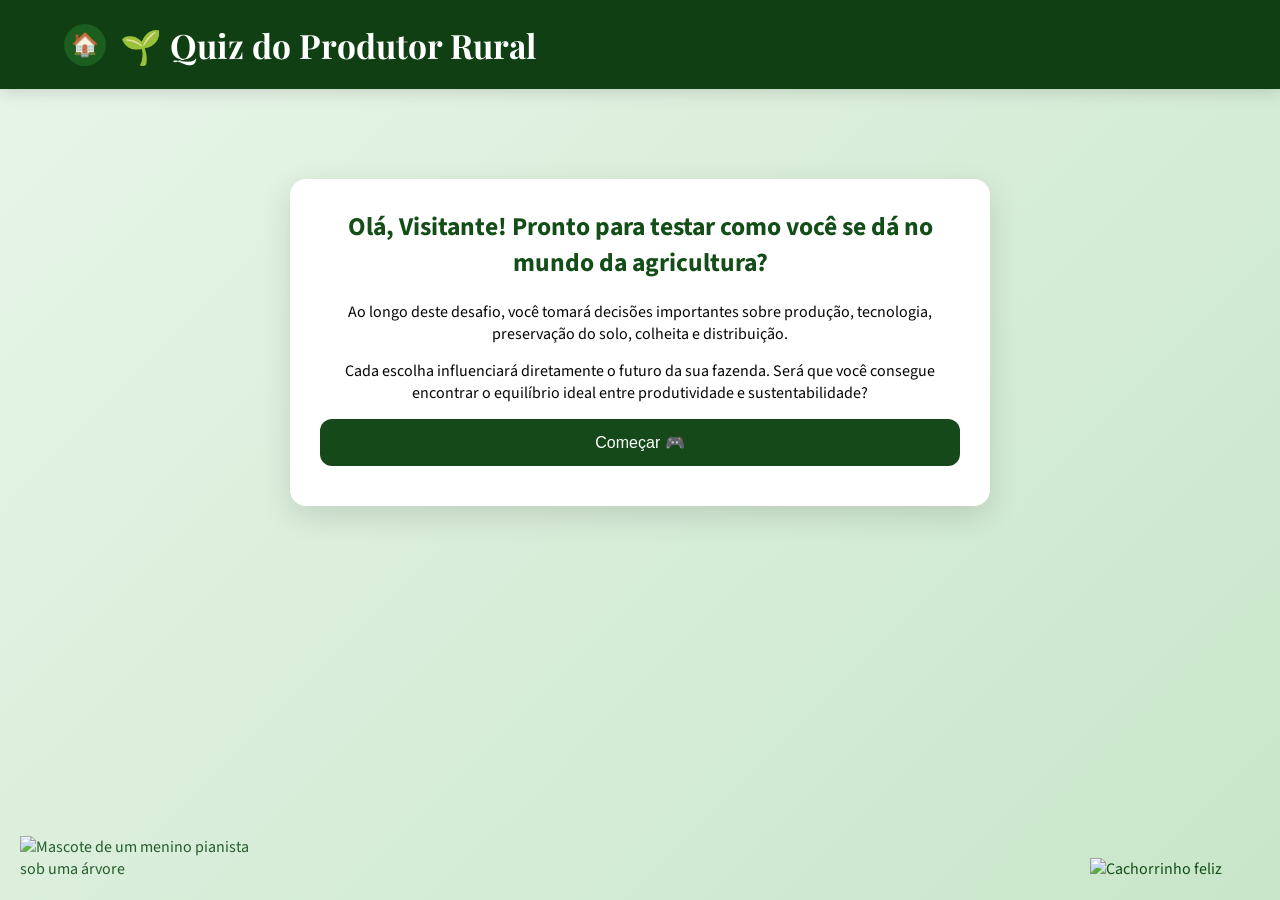
==== quiz.html @ 37bd2c1e "Add files via upload" ====
<!DOCTYPE html>
<html lang="pt-BR">
    <head>
        <meta charset="UTF-8">
        <meta name="viewport" content="width=device-width, initial-scale=1.0">
        <title>Quiz do Produtor Rural</title>
        <link href="https://fonts.googleapis.com/css2?family=Playfair+Display:wght@700&family=Source+Sans+3:wght@400;600&display=swap" rel="stylesheet">
        <link rel="stylesheet" href="quiz.css">
    </head>

    <body>

  <header class="topo">
    <div class="esquerda">
       <a href="index.html" class="btn-home" aria-label="Voltar para a página inicial">🏠</a>
      <h1>🌱 Quiz do Produtor Rural</h1>
    </div>
  </header> 

 <main class="quiz-container">

  <h2 
    id="pergunta">Olá, <span id="nome-usuario"></span>! Pronto para testar como você se dá no mundo da agricultura?
  </h2>

  <p id="frase-etapa" class="frase-etapa"></p>

  <div id="barra-progresso" class="oculto">
    <div id="progresso"></div>
  </div>

   <div id="resultado-final"></div>

    <p class="intro-texto">Ao longo deste desafio, você tomará decisões importantes sobre produção, tecnologia, preservação do solo, colheita e distribuição.</p>

    <p class="intro-texto">Cada escolha influenciará diretamente o futuro da sua fazenda. Será que você consegue encontrar o equilíbrio ideal entre produtividade e sustentabilidade?</p>

  <div id="respostas">
  </div>

  <button id="btn-iniciar">Começar 🎮</button>

  <div id="status" class="oculto"></div>

</main>

  <img src="img/chibi-quiz.png" alt="Mascote de um menino pianista sob uma árvore" class="chibi-quiz">
  <img src="img/dog-normal.png" id="dog-quiz" alt="Cachorrinho feliz" class="dog-calmo">

  <audio id="musica-fundo" loop>
   <source src="audio/musica.mp3" type="audio/mpeg">
  </audio>

  <script src="quiz.js" defer></script>
 </body>
</html>
---- quiz.css ----
/* reset e configurações gerais */
* {
  margin: 0;
  padding: 0;
  box-sizing: border-box;
}

/* corpo do site */
body {
  font-family: 'Source Sans 3', system-ui, sans-serif;
  background: linear-gradient(135deg, #e8f5e9, #c8e6c9);
  color: #134d17;
  min-height: 100vh;
}

/* cabeçalho */
.topo {
  background: #0f3f12;
  color: white;
  padding: 22.5px 5%;
  box-shadow: 0 4px 15px #00000020;
}

.topo h1 {
  font-family: 'Playfair Display', serif;
  font-size: 2.1rem;
}

.esquerda {
  display: flex;
  align-items: center;
  gap: 14px;
}

/* botão voltar para home */
.btn-home {
  width: 42px;
  height: 42px;
  background: #1b5e20;
  color: white;
  text-decoration: none;
  border-radius: 50%;
  display: flex;
  align-items: center;
  justify-content: center;
  font-size: 1.4rem;
  font-weight: bold;
  transition: all 0.3s ease;
}

.btn-home:hover {
  background: #2e7d32;
  transform: translateY(-2px) scale(1.05);
  box-shadow: 0 4px 12px #00000025;
}

/* acessibilidade de foco */
button:focus-visible,
a:focus-visible {
  outline: 3px solid #66bb6a;
  outline-offset: 3px;
}

/* container principal */
.quiz-container {
  max-width: 700px;
  margin: 90px auto;
  padding: 30px;
  background: white;
  border-radius: 16px;
  box-shadow: 0 10px 30px #00000020;
  text-align: center;
}

/* pergunta */
#pergunta {
  font-size: 1.6rem;
  margin-bottom: 20px;
}

/* frase complementar */
.frase-etapa {
  font-size: 1rem;
  font-style: italic;
  color: #17311d;
  margin-bottom: 22px;
  opacity: 0.9;
}

/* parágrafo */
.quiz-container p {
  margin-bottom: 15px;
  color: #070606;
}

.oculto {
  display: none;
}

#btn-iniciar.oculto {
  display: none;
}

/* pontuação */
#status {
  margin-bottom: 20px;
  font-weight: bold;
  font-size: 1.1rem;
}

/* barra de progresso */
#barra-progresso {
  width: 100%;
  height: 18px;
  background: #ebe1e1;
  border-radius: 20px;
  overflow: hidden;
  margin-bottom: 20px;
}

#progresso {
  height: 100%;
  width: 0%;
  background: linear-gradient(90deg, #2e7d32, #66bb6a);
  transition: width 0.5s ease;
}

/* botões */
#respostas button,
#btn-iniciar {
  display: block;
  width: 100%;
  margin: 10px 0;
  padding: 14px;

  border: none;
  border-radius: 12px;

  font-size: 1rem;
  cursor: pointer;

  background: #164919;
  color: white;

  transition: all 0.25s ease;
}

/* hover */
#respostas button:hover,
#btn-iniciar:hover {
  background: #2e7d32;
  transform: translateY(-2px);
  box-shadow: 0 5px 12px #00000025;
}

/* clique */
#respostas button:active {
  transform: scale(0.97);
}

/* resultado */
.resultado {
  animation: aparecerResultado 0.8s ease;
}

@keyframes aparecerResultado {
  from {
    opacity: 0;
    transform: scale(0.85);
  }
  to {
    opacity: 1;
    transform: scale(1);
  }
}

.descricao-resultado {
    font-size: 20px;
}

/* botões finais */
#btn-reiniciar,
#btn-voltar {
  display: block;
  width: 70%;
  margin: 12px auto;
  padding: 14px;

  border: none;
  border-radius: 12px;

  font-size: 1rem;
  font-weight: bold;
  cursor: pointer;

  background: #1b5e20;
  color: white;

  transition: all 0.25s ease;
}

#btn-reiniciar:hover,
#btn-voltar:hover {
  background: #2e7d32;
  transform: translateY(-2px);
  box-shadow: 0 5px 12px #00000025;
}

/* animações */
.sumindo {
  opacity: 0;
  transform: translateY(15px);
  transition: all 0.25s ease;
}

.aparecendo {
  animation: fadeInPergunta 0.35s ease;
}

@keyframes fadeInPergunta {
  from {
    opacity: 0;
    transform: translateY(-15px);
  }
  to {
    opacity: 1;
    transform: translateY(0);
  }
}

/* mascote */
.chibi-quiz {
  position: fixed;
  bottom: 20px;
  left: 20px;
  width: 230px;
  height: auto;
  z-index: 1000;
  animation: aparecerMascote 1s ease, flutuar 3s ease-in-out infinite;
  opacity: 0.9;
}

#dog-quiz {
  position: fixed;
  bottom: 20px;
  right: 20px;
  width: 170px;
  height: auto;
  z-index: 1000;
  transition: transform 0.2s;
}

.dog-calmo {
  animation: dogCalmo 4s ease-in-out infinite;
}

.dog-feliz {
  animation: dogFeliz 0.4s ease-in-out infinite;
}

@keyframes dogCalmo {

  0% {
    transform: rotate(0deg) translateY(0px);
  }

  50% {
    transform: rotate(2deg) translateY(-5px);
  }

  100% {
    transform: rotate(0deg) translateY(0px);
  }
}

@keyframes dogFeliz {

  0% {
    transform: rotate(-4deg) scale(1);
  }

  25% {
    transform: rotate(4deg) scale(1.05);
  }

  50% {
    transform: rotate(-4deg) scale(1.08);
  }

  75% {
    transform: rotate(4deg) scale(1.05);
  }

  100% {
    transform: rotate(-4deg) scale(1);
  }
}

@keyframes aparecerMascote {
  from {
    opacity: 0;
    transform: translateX(-40px);
  }
  to {
    opacity: 0.9;
    transform: translateX(0);
  }
}

@keyframes flutuar {
  0%, 100% {
    transform: translateY(0);
  }
  50% {
    transform: translateY(-10px);
  }
}

/* modo escuro */
body.dark {
  background: linear-gradient(135deg, #101010, #1c1c1c);
  color: #ffffff;
}

body.dark .topo {
  background: #131313;
  box-shadow: 0 4px 15px #00000050;
}

body.dark .btn-home {
  background: #2a2a2a;
}

body.dark .btn-home:hover {
  background: #3a3a3a;
}

body.dark .quiz-container {
  background: #1b1b1b;
  box-shadow: 0 10px 30px #00000050;
}

body.dark #pergunta {
  color: #00cc3d;
}

body.dark .quiz-container p {
  color: #e0e0e0;
}

body.dark #status {
  color: #ffffff;
}

body.dark #barra-progresso {
  background: #333;
}

body.dark #progresso {
  background: #33bb51;
}

body.dark #respostas button,
body.dark #btn-iniciar,
body.dark #btn-reiniciar,
body.dark #btn-voltar {
  background: #222222;
  color: #f7f7f7;
}

body.dark #respostas button:hover,
body.dark #btn-iniciar:hover,
body.dark #btn-reiniciar:hover,
body.dark #btn-voltar:hover {
  background: #3a3a3a;
}

/* responsividade */
@media (max-width: 768px) {
  .topo {
    padding: 14px 4%;
  }

  .topo h1 {
    font-size: 1.1rem;
  }

  .esquerda {
    gap: 10px;
  }

  .btn-home {
    width: 34px;
    height: 34px;
    font-size: 1rem;
    flex-shrink: 0;
  }

  .quiz-container {
    margin: 35px 15px;
    padding: 20px;
  }

  #pergunta {
    font-size: 1.25rem;
  }

  #respostas button,
  #btn-iniciar {
    font-size: 0.95rem;
    padding: 12px;
  }

  #btn-reiniciar,
  #btn-voltar {
    width: 100%;
    font-size: 0.95rem;
  }

  .descricao-resultado {
    font-size: 1rem;
  }

  .chibi-quiz {
    width: 120px;
    bottom: 10px;
    right: 10px;
    opacity: 0.9;
  }

  #dog-quiz {
  width: 120px;
  right: 5px;
  bottom: 5px;
}
}
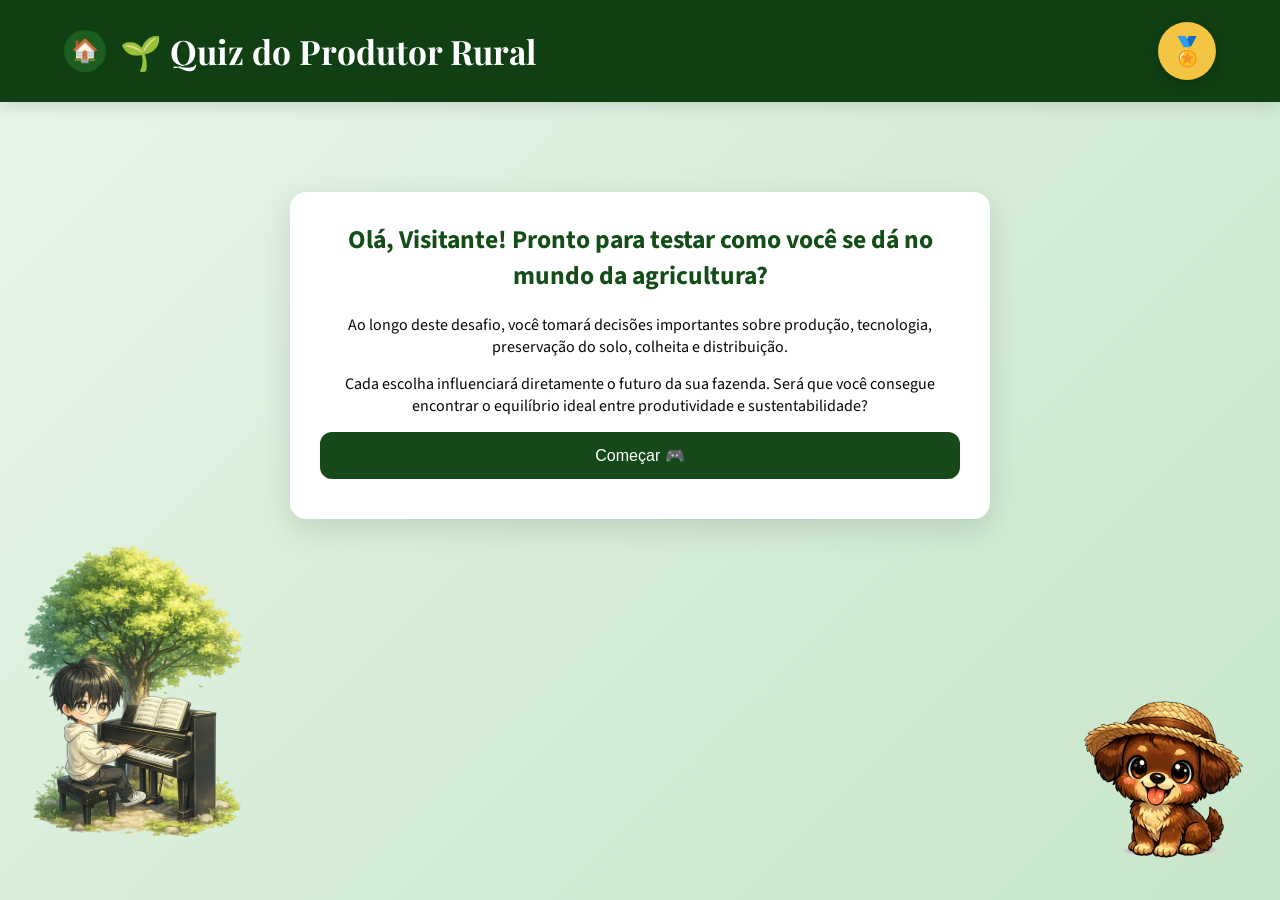
==== commit 6b5f06b3: "Add files via upload" ====
--- a/quiz.html
+++ b/quiz.html
@@ -14,6 +14,16 @@
     <div class="esquerda">
        <a href="index.html" class="btn-home" aria-label="Voltar para a página inicial">🏠</a>
       <h1>🌱 Quiz do Produtor Rural</h1>
+    </div>
+
+    <div class="direita">
+    <button id="btn-conquistas" aria-label="Abrir conquistas">🏅</button>
+    <div id="overlay-conquistas" class="overlay oculto"></div>
+     <div id="popup-conquistas" class="popup-conquistas oculto">
+      <h2>🏆 Conquistas</h2>
+      <div id="lista-conquistas"></div>
+      <button id="fechar-conquistas">Fechar</button>
+     </div>
     </div>
   </header> 
 
--- a/quiz.css
+++ b/quiz.css
@@ -14,11 +14,14 @@
 }
 
 /* cabeçalho */
-.topo {
-  background: #0f3f12;
-  color: white;
-  padding: 22.5px 5%;
-  box-shadow: 0 4px 15px #00000020;
+.topo{
+background:#0f3f12;
+color:white;
+padding:22px 5%;
+box-shadow:0 4px 15px #00000020;
+display:flex;
+justify-content:space-between;
+align-items:center;
 }
 
 .topo h1 {
@@ -228,6 +231,155 @@
   }
 }
 
+/* conquistas */
+#btn-conquistas{
+width:58px;
+height:58px;
+border:none;
+border-radius:50%;
+font-size:28px;
+background:#f4c542;
+cursor:pointer;
+transition:.25s;
+box-shadow:0 4px 14px #00000030;
+}
+
+#btn-conquistas:hover{
+transform:scale(1.08);
+box-shadow:0 0 20px gold;
+}
+
+.popup-nova-conquista{
+position:fixed;
+top:50%;
+left:50%;
+transform: translate(-50%,-50%);
+background:linear-gradient(145deg,#fff9df,#ffe48d);
+color: #4d3300;
+padding:30px;
+border-radius:20px;
+font-size:1.5rem;
+font-weight:bold;
+box-shadow:
+0 0 20px gold,
+0 0 50px #ffd700,
+0 0 80px #ffec80;
+animation: cinema 0.7s ease;
+z-index:9999;
+}
+
+@keyframes cinema{
+
+0%{
+  opacity:0;
+  transform: translate(-50%,-50%) scale(0.5);
+}
+
+70%{
+  transform: translate(-50%,-50%) scale(1.15);
+}
+
+100%{ 
+  opacity:1; 
+  transform: translate(-50%,-50%) scale(1);
+}
+}
+
+.medalha{
+padding:15px;
+margin:10px;
+border-radius:14px;
+font-weight:bold;
+}
+
+.bloqueada{
+filter:grayscale(100%) blur(1px);
+transform:scale(0.95);
+opacity:0.35;
+}
+
+.ativa{
+background:#fff6cf;
+box-shadow: 0 0 18px gold;
+}
+
+.popup-conquistas{
+position:fixed;
+top:55%;
+left:50%;
+transform:translate(-50%,-50%);
+background:white;
+padding:25px;
+border-radius:18px;
+width:320px;
+max-height:70vh;
+overflow-y:auto;
+z-index:9000;
+}
+
+.popup-conquistas h2{
+color:#1b5e20;
+margin-bottom:15px;
+}
+
+.popup-conquistas .medalha{
+color:#222;
+
+}
+
+.overlay{
+position:fixed;
+inset:0;
+background:#00000080;
+backdrop-filter:blur(5px);
+z-index:8500;
+animation:fosco .25s ease;
+}
+
+@keyframes fosco{
+
+ from{
+    opacity:0;
+}
+
+ to{ 
+    opacity:1;
+}
+}
+
+.sumir{
+animation: sumirConquista 1s ease forwards;
+}
+
+@keyframes sumirConquista{
+
+0%{
+opacity:1;
+transform:translate(-50%,-50%) scale(1);
+}
+
+100%{
+opacity:0;
+transform:translate(-50%,-50%) scale(0.7);
+}
+
+}
+
+#fechar-conquistas{
+margin-top:15px;
+padding:10px 18px;
+border:none;
+border-radius:10px;
+background:#1b5e20;
+color:white;
+cursor:pointer;
+font-weight:bold;
+}
+
+#fechar-conquistas:hover{
+background:#2e7d32;
+}
+
 /* mascote */
 .chibi-quiz {
   position: fixed;
@@ -244,10 +396,12 @@
   position: fixed;
   bottom: 20px;
   right: 20px;
-  width: 170px;
+  width: 190px;
   height: auto;
   z-index: 1000;
-  transition: transform 0.2s;
+  transition: transform 0.2s, opacity 0.2s;
+  transform-origin: center bottom;
+  pointer-events: none;
 }
 
 .dog-calmo {
@@ -258,6 +412,10 @@
   animation: dogFeliz 0.4s ease-in-out infinite;
 }
 
+.dog-resultado {
+  animation: dogResultado 1.2s ease-in-out infinite;
+}
+
 @keyframes dogCalmo {
 
   0% {
@@ -293,6 +451,15 @@
 
   100% {
     transform: rotate(-4deg) scale(1);
+  }
+}
+
+@keyframes dogResultado {
+  0%, 100% {
+    transform: translateY(0) rotate(0deg) scale(1);
+  }
+  50% {
+    transform: translateY(-8px) rotate(2deg) scale(1.05);
   }
 }
 
@@ -316,9 +483,85 @@
   }
 }
 
+/* fundos */
+.fundo-producao {
+background:
+radial-gradient(
+circle at top left,
+#53db5a 0%,
+#ffffff00 60%
+),
+linear-gradient(
+135deg,
+#f4fff5 0%,
+#84ec89 50%,
+#2e7d32 100%
+);
+}
+
+.fundo-tecnologia {
+background:
+radial-gradient(
+circle at top right,
+#42a5f5 0%,
+#ffffff00 60%
+),
+linear-gradient(
+135deg,
+#eefcff 0%,
+#7bc6e9 50%,
+#1976d2 100%
+);
+}
+
+.fundo-solo {
+background:
+radial-gradient(
+circle at bottom left,
+#8d6e63 0%,
+#ffffff00 60%
+),
+linear-gradient(
+135deg,
+#f5e6cc 0%,
+#ad8d63 50%,
+#6d4c41 100%
+);
+}
+
+.fundo-colheita {
+background:
+radial-gradient(
+circle,
+#ffeb3b 0%,
+#ffffff00 60%
+),
+linear-gradient(
+135deg,
+#fff8d6 0%,
+#ffd54f 50%,
+#ff9800 100%
+);
+}
+
+.fundo-distribuicao {
+background:
+radial-gradient(
+circle at right,
+#ba68c8 0%,
+#ffffff00 60%
+),
+linear-gradient(
+135deg,
+#f4ecff 0%,
+#bea7e7 50%,
+#7e57c2 100%
+);
+}
+
 /* modo escuro */
 body.dark {
-  background: linear-gradient(135deg, #101010, #1c1c1c);
+  background:#0f0f0f;
   color: #ffffff;
 }
 
@@ -375,6 +618,59 @@
   background: #3a3a3a;
 }
 
+body.dark .popup-conquistas{
+background:#1b1b1b;
+color:#f2f2f2;
+box-shadow:0 0 30px #00000090;
+}
+
+body.dark .popup-conquistas h2{
+color:#7cff7c;
+}
+
+body.dark .medalha{
+color:#f5f5f5;
+}
+
+body.dark .medalha.ativa{
+background:#ffe082;
+color:#2b1b00;
+box-shadow:0 0 18px gold;
+}
+
+body.dark .medalha.bloqueada{
+color:#aaaaaa;
+}
+
+body.dark .popup-conquistas .medalha{
+color:#4d3300;
+}
+
+body.dark .popup-nova-conquista{
+background:linear-gradient(145deg,#3a2d00,#5f4600);
+color:#ffe082;
+}
+
+body.dark.fundo-producao{
+background:linear-gradient(135deg,#122414,#245029);
+}
+
+body.dark.fundo-tecnologia{
+background:linear-gradient(135deg,#102030,#18486d);
+}
+
+body.dark.fundo-solo{
+background:linear-gradient(135deg,#2b2018,#5b4533);
+}
+
+body.dark.fundo-colheita{
+background:linear-gradient(135deg,#3d3000,#755500);
+}
+
+body.dark.fundo-distribuicao{
+background:linear-gradient(135deg,#241529,#55336d);
+}
+
 /* responsividade */
 @media (max-width: 768px) {
   .topo {
@@ -433,4 +729,10 @@
   right: 5px;
   bottom: 5px;
 }
+
+#btn-conquistas{
+width:48px;
+height:48px;
+font-size:22px;
+}
 }
